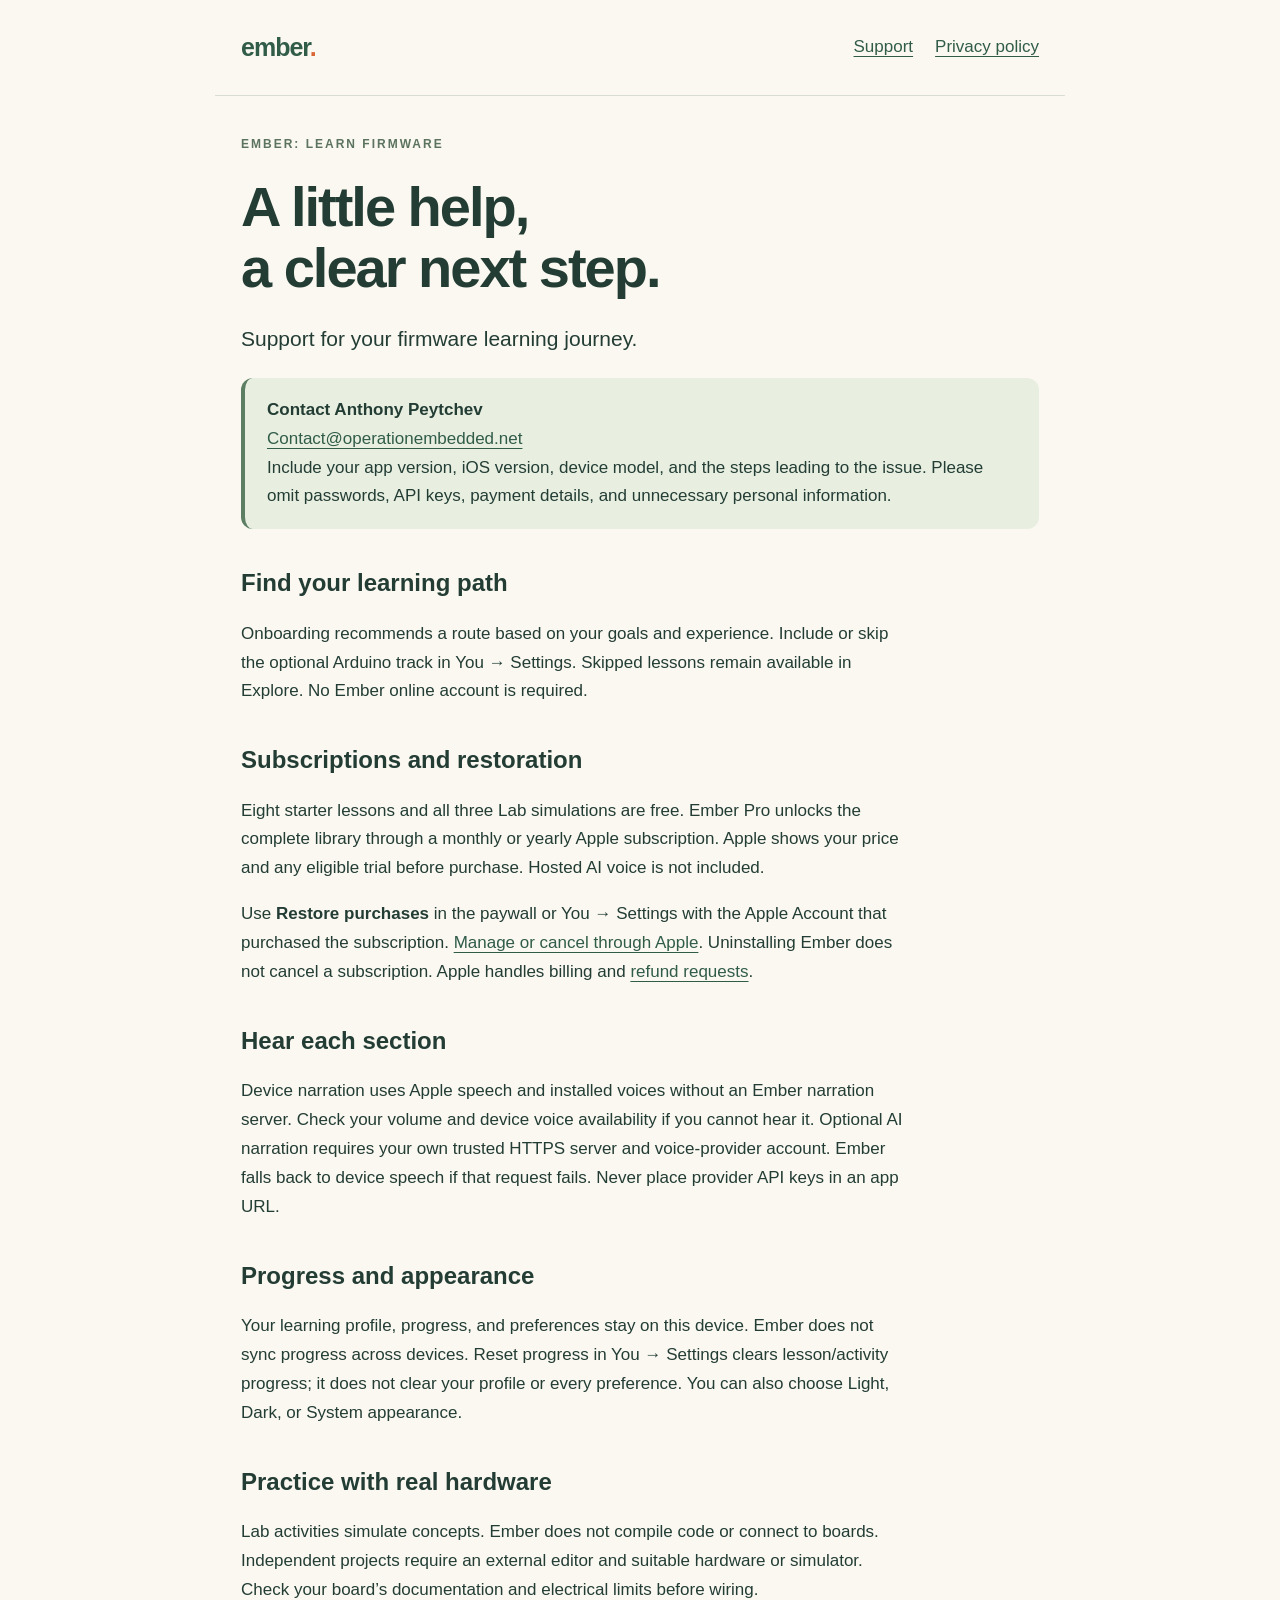
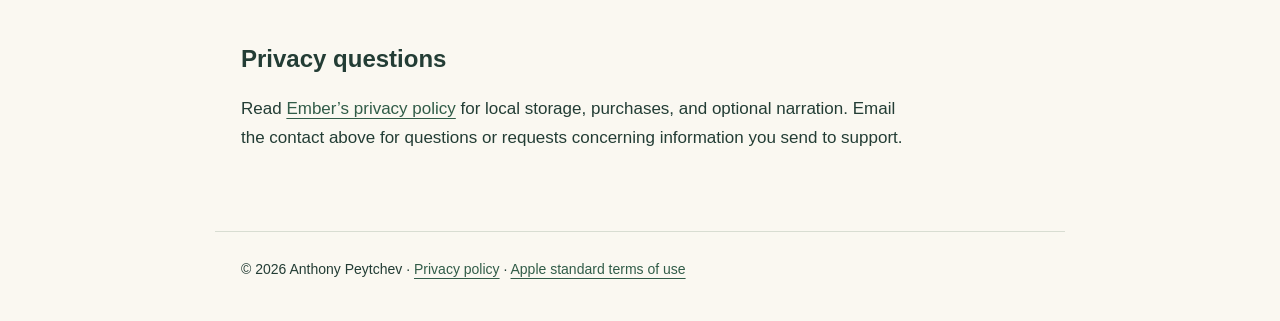
==== ember/index.html @ 52800687 "Publish Ember privacy policy and support pages" ====
<!doctype html><html lang="en"><head><meta charset="utf-8"><meta name="viewport" content="width=device-width,initial-scale=1"><title>Ember — Support</title><meta name="description" content="Help with Ember: Learn Firmware, subscriptions, narration, and local learning progress."><link rel="stylesheet" href="style.css"></head><body><header><a class="brand" href="./">ember<span>.</span></a><nav aria-label="Main"><a href="./" aria-current="page">Support</a><a href="privacy.html">Privacy policy</a></nav></header><main><p class="eyebrow">Ember: Learn Firmware</p><h1>A little help,<br>a clear next step.</h1><p class="intro">Support for your firmware learning journey.</p><div class="note"><strong>Contact Anthony Peytchev</strong><br><a href="mailto:Contact@operationembedded.net">Contact@operationembedded.net</a><br>Include your app version, iOS version, device model, and the steps leading to the issue. Please omit passwords, API keys, payment details, and unnecessary personal information.</div><h2>Find your learning path</h2><p>Onboarding recommends a route based on your goals and experience. Include or skip the optional Arduino track in You → Settings. Skipped lessons remain available in Explore. No Ember online account is required.</p><h2>Subscriptions and restoration</h2><p>Eight starter lessons and all three Lab simulations are free. Ember Pro unlocks the complete library through a monthly or yearly Apple subscription. Apple shows your price and any eligible trial before purchase. Hosted AI voice is not included.</p><p>Use <strong>Restore purchases</strong> in the paywall or You → Settings with the Apple Account that purchased the subscription. <a href="https://apps.apple.com/account/subscriptions">Manage or cancel through Apple</a>. Uninstalling Ember does not cancel a subscription. Apple handles billing and <a href="https://reportaproblem.apple.com/">refund requests</a>.</p><h2>Hear each section</h2><p>Device narration uses Apple speech and installed voices without an Ember narration server. Check your volume and device voice availability if you cannot hear it. Optional AI narration requires your own trusted HTTPS server and voice-provider account. Ember falls back to device speech if that request fails. Never place provider API keys in an app URL.</p><h2>Progress and appearance</h2><p>Your learning profile, progress, and preferences stay on this device. Ember does not sync progress across devices. Reset progress in You → Settings clears lesson/activity progress; it does not clear your profile or every preference. You can also choose Light, Dark, or System appearance.</p><h2>Practice with real hardware</h2><p>Lab activities simulate concepts. Ember does not compile code or connect to boards. Independent projects require an external editor and suitable hardware or simulator. Check your board’s documentation and electrical limits before wiring.</p><h2>Privacy questions</h2><p>Read <a href="privacy.html">Ember’s privacy policy</a> for local storage, purchases, and optional narration. Email the contact above for questions or requests concerning information you send to support.</p></main><footer>© 2026 Anthony Peytchev · <a href="privacy.html">Privacy policy</a> · <a href="https://www.apple.com/legal/internet-services/itunes/dev/stdeula/">Apple standard terms of use</a></footer></body></html>
---- ember/style.css ----
*{box-sizing:border-box}html{scroll-behavior:smooth}body{margin:0;background:#faf8f1;color:#233d35;font:17px/1.7 -apple-system,BlinkMacSystemFont,"Segoe UI",sans-serif}a{color:#315c48;text-underline-offset:4px}a:focus-visible{outline:3px solid #e67544;outline-offset:4px}header,main,footer{max-width:850px;margin:auto;padding:26px}header{display:flex;align-items:center;justify-content:space-between;border-bottom:1px solid #d8ddd2;gap:20px;flex-wrap:wrap}.brand{font-weight:850;font-size:25px;text-decoration:none;letter-spacing:-1px}.brand span{color:#d86635}nav{display:flex;gap:22px}h1{font-size:clamp(36px,7vw,56px);line-height:1.1;letter-spacing:-2px;margin:22px 0}h2{font-size:24px;line-height:1.35;margin-top:38px}p,li{max-width:70ch}.meta{color:#58695e;font-size:15px}.eyebrow{font-size:12px;letter-spacing:2px;font-weight:750;text-transform:uppercase;color:#5c735f}.intro{font-size:21px}.note{background:#e8efe1;padding:18px 22px;border-radius:12px;border-left:4px solid #5c7e63}footer{border-top:1px solid #d8ddd2;font-size:14px;margin-top:35px;padding-bottom:40px}li{margin:8px 0}@media(prefers-color-scheme:dark){body{background:#15221c;color:#e7eee4}a{color:#a9cbb3}header,footer{border-color:#36483b}.meta,.eyebrow{color:#b0c1b0}.note{background:#23392b}}
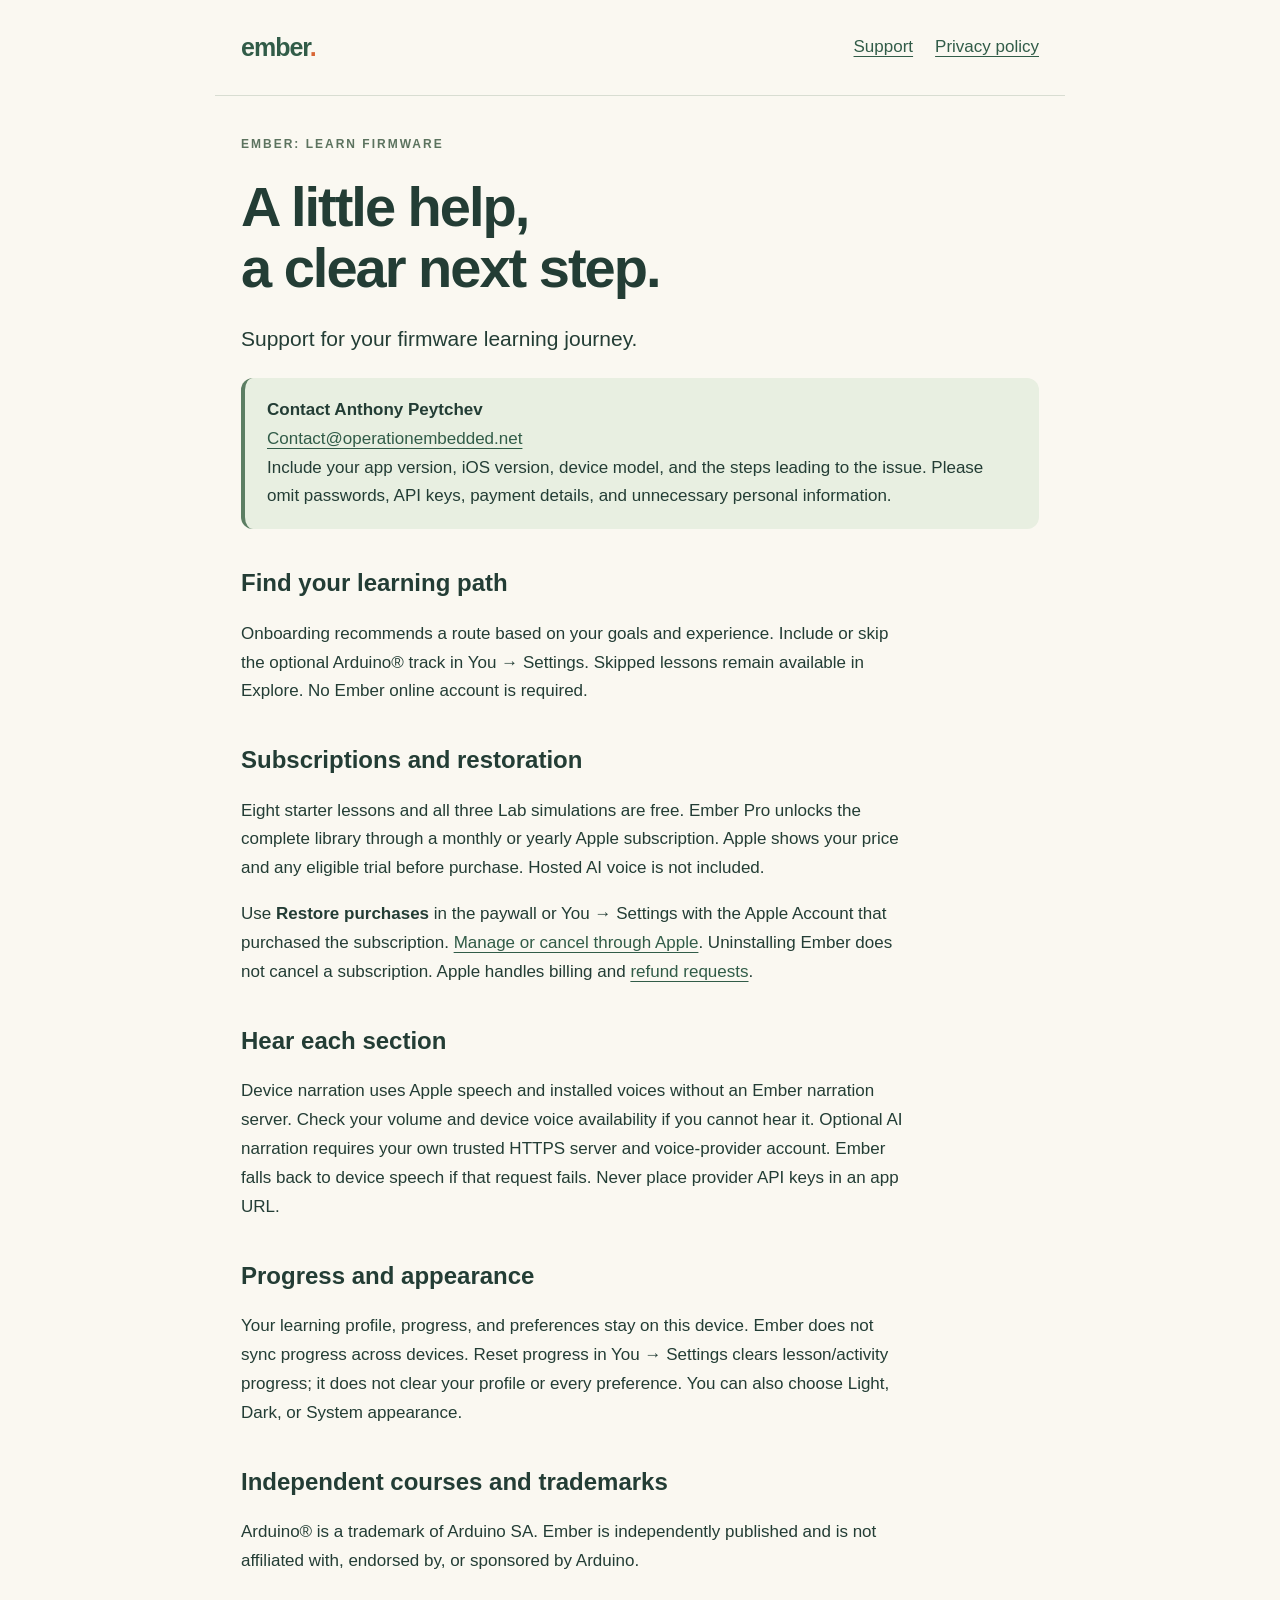
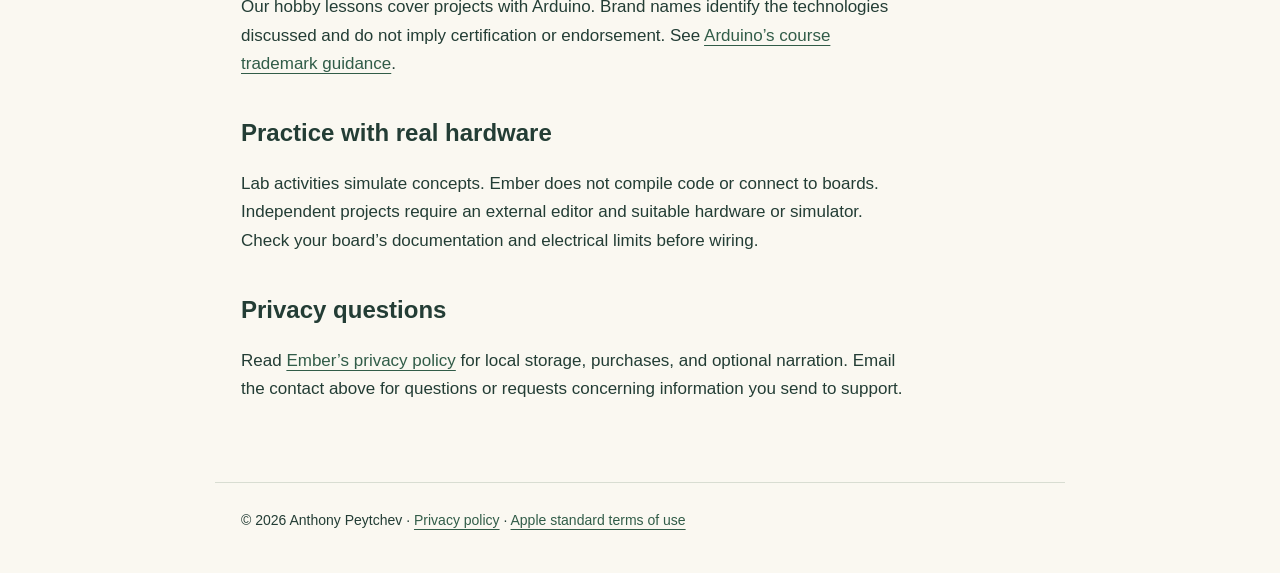
==== commit 788dc2e8: "Add Arduino acknowledgment and independent-course notices for Ember" ====
--- a/ember/index.html
+++ b/ember/index.html
@@ -1 +1 @@
-<!doctype html><html lang="en"><head><meta charset="utf-8"><meta name="viewport" content="width=device-width,initial-scale=1"><title>Ember — Support</title><meta name="description" content="Help with Ember: Learn Firmware, subscriptions, narration, and local learning progress."><link rel="stylesheet" href="style.css"></head><body><header><a class="brand" href="./">ember<span>.</span></a><nav aria-label="Main"><a href="./" aria-current="page">Support</a><a href="privacy.html">Privacy policy</a></nav></header><main><p class="eyebrow">Ember: Learn Firmware</p><h1>A little help,<br>a clear next step.</h1><p class="intro">Support for your firmware learning journey.</p><div class="note"><strong>Contact Anthony Peytchev</strong><br><a href="mailto:Contact@operationembedded.net">Contact@operationembedded.net</a><br>Include your app version, iOS version, device model, and the steps leading to the issue. Please omit passwords, API keys, payment details, and unnecessary personal information.</div><h2>Find your learning path</h2><p>Onboarding recommends a route based on your goals and experience. Include or skip the optional Arduino track in You → Settings. Skipped lessons remain available in Explore. No Ember online account is required.</p><h2>Subscriptions and restoration</h2><p>Eight starter lessons and all three Lab simulations are free. Ember Pro unlocks the complete library through a monthly or yearly Apple subscription. Apple shows your price and any eligible trial before purchase. Hosted AI voice is not included.</p><p>Use <strong>Restore purchases</strong> in the paywall or You → Settings with the Apple Account that purchased the subscription. <a href="https://apps.apple.com/account/subscriptions">Manage or cancel through Apple</a>. Uninstalling Ember does not cancel a subscription. Apple handles billing and <a href="https://reportaproblem.apple.com/">refund requests</a>.</p><h2>Hear each section</h2><p>Device narration uses Apple speech and installed voices without an Ember narration server. Check your volume and device voice availability if you cannot hear it. Optional AI narration requires your own trusted HTTPS server and voice-provider account. Ember falls back to device speech if that request fails. Never place provider API keys in an app URL.</p><h2>Progress and appearance</h2><p>Your learning profile, progress, and preferences stay on this device. Ember does not sync progress across devices. Reset progress in You → Settings clears lesson/activity progress; it does not clear your profile or every preference. You can also choose Light, Dark, or System appearance.</p><h2>Practice with real hardware</h2><p>Lab activities simulate concepts. Ember does not compile code or connect to boards. Independent projects require an external editor and suitable hardware or simulator. Check your board’s documentation and electrical limits before wiring.</p><h2>Privacy questions</h2><p>Read <a href="privacy.html">Ember’s privacy policy</a> for local storage, purchases, and optional narration. Email the contact above for questions or requests concerning information you send to support.</p></main><footer>© 2026 Anthony Peytchev · <a href="privacy.html">Privacy policy</a> · <a href="https://www.apple.com/legal/internet-services/itunes/dev/stdeula/">Apple standard terms of use</a></footer></body></html>+<!doctype html><html lang="en"><head><meta charset="utf-8"><meta name="viewport" content="width=device-width,initial-scale=1"><title>Ember — Support</title><meta name="description" content="Help with Ember: Learn Firmware, subscriptions, narration, and local learning progress."><link rel="stylesheet" href="style.css"></head><body><header><a class="brand" href="./">ember<span>.</span></a><nav aria-label="Main"><a href="./" aria-current="page">Support</a><a href="privacy.html">Privacy policy</a></nav></header><main><p class="eyebrow">Ember: Learn Firmware</p><h1>A little help,<br>a clear next step.</h1><p class="intro">Support for your firmware learning journey.</p><div class="note"><strong>Contact Anthony Peytchev</strong><br><a href="mailto:Contact@operationembedded.net">Contact@operationembedded.net</a><br>Include your app version, iOS version, device model, and the steps leading to the issue. Please omit passwords, API keys, payment details, and unnecessary personal information.</div><h2>Find your learning path</h2><p>Onboarding recommends a route based on your goals and experience. Include or skip the optional Arduino® track in You → Settings. Skipped lessons remain available in Explore. No Ember online account is required.</p><h2>Subscriptions and restoration</h2><p>Eight starter lessons and all three Lab simulations are free. Ember Pro unlocks the complete library through a monthly or yearly Apple subscription. Apple shows your price and any eligible trial before purchase. Hosted AI voice is not included.</p><p>Use <strong>Restore purchases</strong> in the paywall or You → Settings with the Apple Account that purchased the subscription. <a href="https://apps.apple.com/account/subscriptions">Manage or cancel through Apple</a>. Uninstalling Ember does not cancel a subscription. Apple handles billing and <a href="https://reportaproblem.apple.com/">refund requests</a>.</p><h2>Hear each section</h2><p>Device narration uses Apple speech and installed voices without an Ember narration server. Check your volume and device voice availability if you cannot hear it. Optional AI narration requires your own trusted HTTPS server and voice-provider account. Ember falls back to device speech if that request fails. Never place provider API keys in an app URL.</p><h2>Progress and appearance</h2><p>Your learning profile, progress, and preferences stay on this device. Ember does not sync progress across devices. Reset progress in You → Settings clears lesson/activity progress; it does not clear your profile or every preference. You can also choose Light, Dark, or System appearance.</p><h2>Independent courses and trademarks</h2><p>Arduino® is a trademark of Arduino SA. Ember is independently published and is not affiliated with, endorsed by, or sponsored by Arduino.</p><p>Our hobby lessons cover projects with Arduino. Brand names identify the technologies discussed and do not imply certification or endorsement. See <a href="https://www.arduino.cc/en/trademark/guides/trademark-guide-for-courses-workshops-and-tutorials/">Arduino’s course trademark guidance</a>.</p><h2>Practice with real hardware</h2><p>Lab activities simulate concepts. Ember does not compile code or connect to boards. Independent projects require an external editor and suitable hardware or simulator. Check your board’s documentation and electrical limits before wiring.</p><h2>Privacy questions</h2><p>Read <a href="privacy.html">Ember’s privacy policy</a> for local storage, purchases, and optional narration. Email the contact above for questions or requests concerning information you send to support.</p></main><footer>© 2026 Anthony Peytchev · <a href="privacy.html">Privacy policy</a> · <a href="https://www.apple.com/legal/internet-services/itunes/dev/stdeula/">Apple standard terms of use</a></footer></body></html>
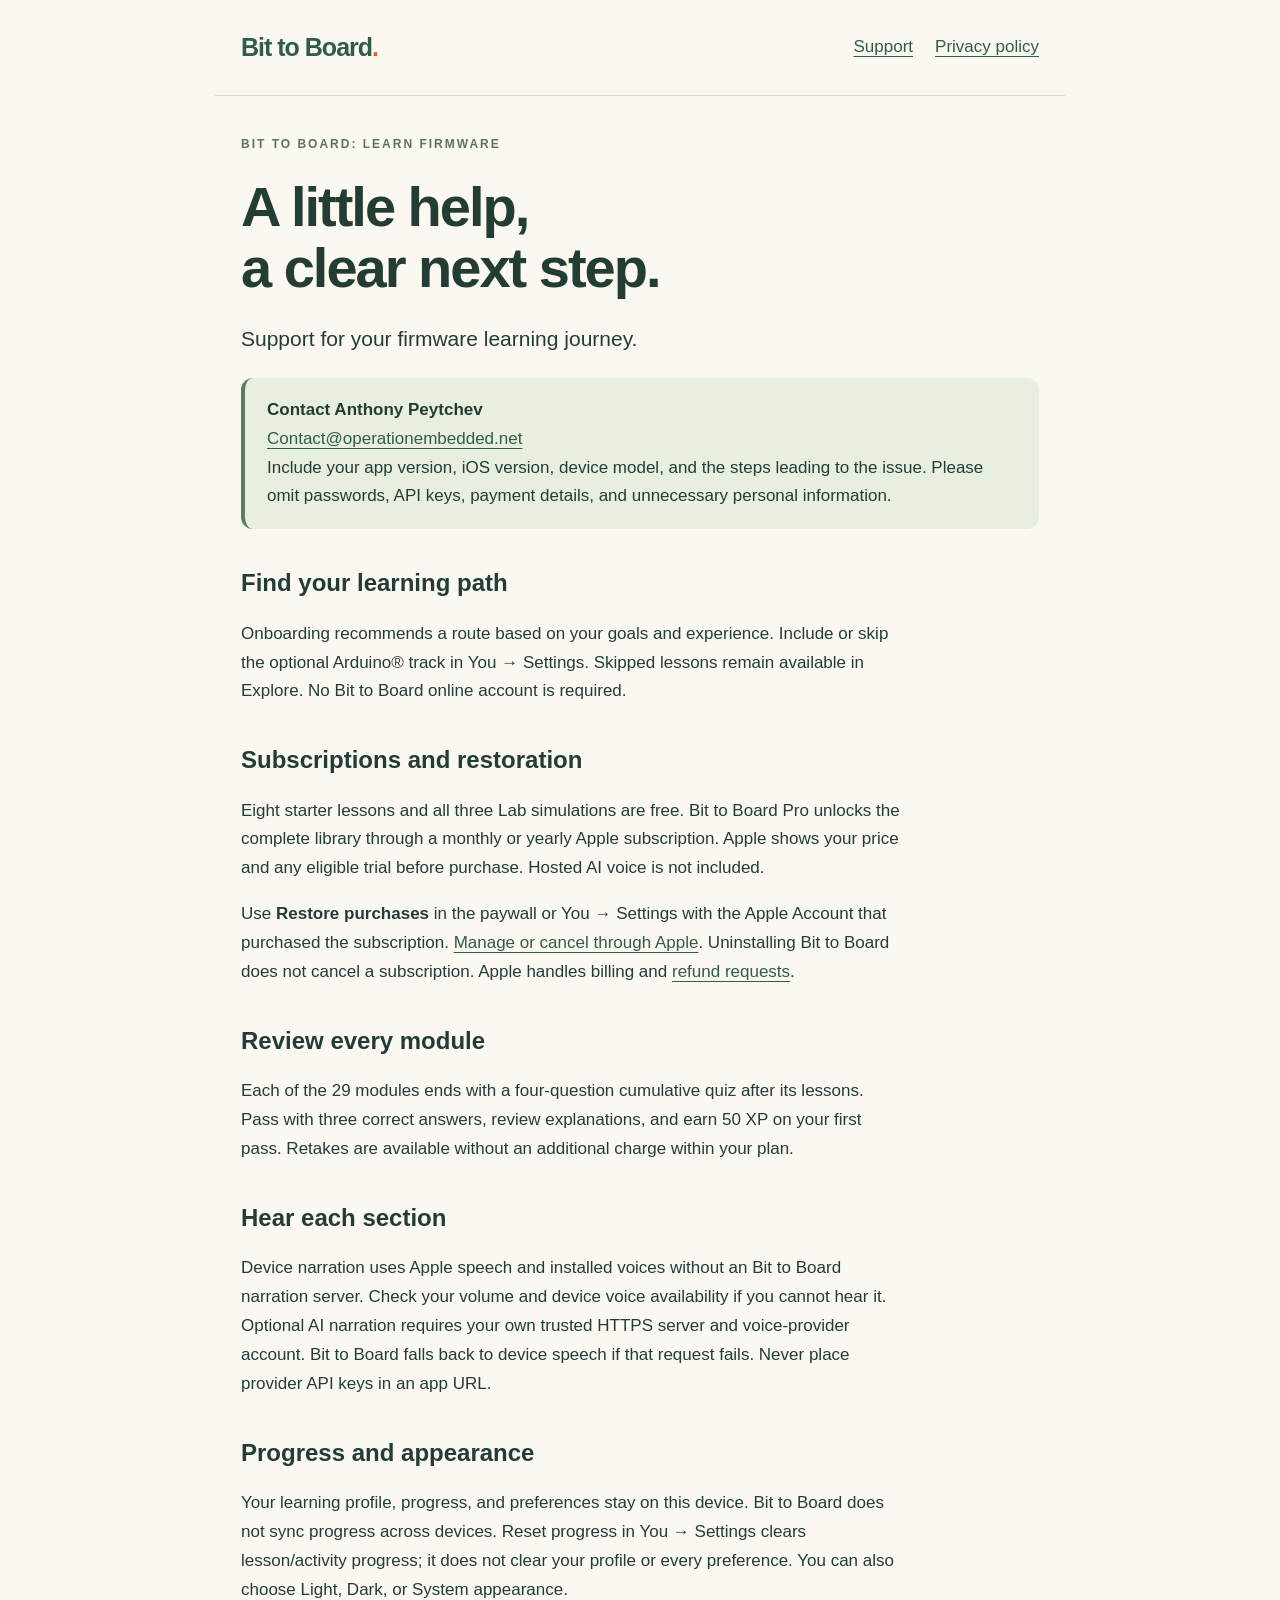
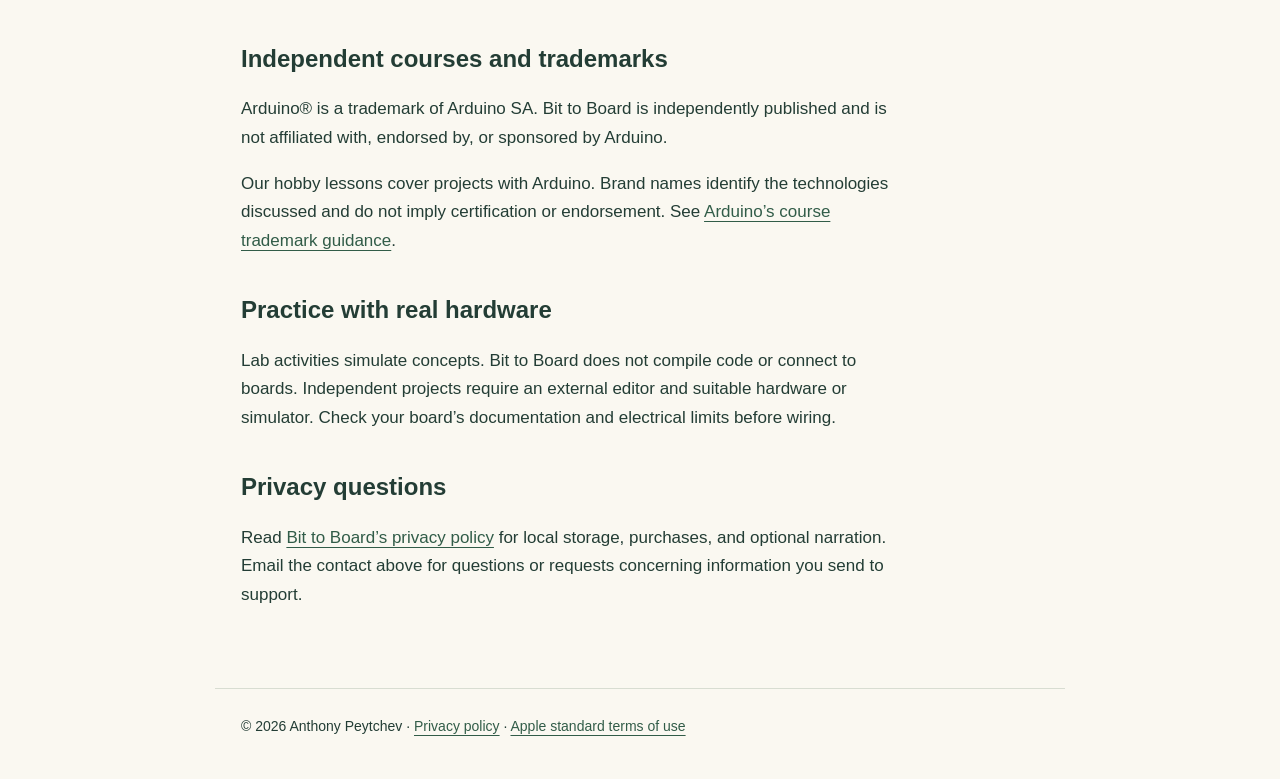
==== commit fd21355b: "Rename firmware learning app to Bit to Board and explain module quizzes" ====
--- a/ember/index.html
+++ b/ember/index.html
@@ -1 +1 @@
-<!doctype html><html lang="en"><head><meta charset="utf-8"><meta name="viewport" content="width=device-width,initial-scale=1"><title>Ember — Support</title><meta name="description" content="Help with Ember: Learn Firmware, subscriptions, narration, and local learning progress."><link rel="stylesheet" href="style.css"></head><body><header><a class="brand" href="./">ember<span>.</span></a><nav aria-label="Main"><a href="./" aria-current="page">Support</a><a href="privacy.html">Privacy policy</a></nav></header><main><p class="eyebrow">Ember: Learn Firmware</p><h1>A little help,<br>a clear next step.</h1><p class="intro">Support for your firmware learning journey.</p><div class="note"><strong>Contact Anthony Peytchev</strong><br><a href="mailto:Contact@operationembedded.net">Contact@operationembedded.net</a><br>Include your app version, iOS version, device model, and the steps leading to the issue. Please omit passwords, API keys, payment details, and unnecessary personal information.</div><h2>Find your learning path</h2><p>Onboarding recommends a route based on your goals and experience. Include or skip the optional Arduino® track in You → Settings. Skipped lessons remain available in Explore. No Ember online account is required.</p><h2>Subscriptions and restoration</h2><p>Eight starter lessons and all three Lab simulations are free. Ember Pro unlocks the complete library through a monthly or yearly Apple subscription. Apple shows your price and any eligible trial before purchase. Hosted AI voice is not included.</p><p>Use <strong>Restore purchases</strong> in the paywall or You → Settings with the Apple Account that purchased the subscription. <a href="https://apps.apple.com/account/subscriptions">Manage or cancel through Apple</a>. Uninstalling Ember does not cancel a subscription. Apple handles billing and <a href="https://reportaproblem.apple.com/">refund requests</a>.</p><h2>Hear each section</h2><p>Device narration uses Apple speech and installed voices without an Ember narration server. Check your volume and device voice availability if you cannot hear it. Optional AI narration requires your own trusted HTTPS server and voice-provider account. Ember falls back to device speech if that request fails. Never place provider API keys in an app URL.</p><h2>Progress and appearance</h2><p>Your learning profile, progress, and preferences stay on this device. Ember does not sync progress across devices. Reset progress in You → Settings clears lesson/activity progress; it does not clear your profile or every preference. You can also choose Light, Dark, or System appearance.</p><h2>Independent courses and trademarks</h2><p>Arduino® is a trademark of Arduino SA. Ember is independently published and is not affiliated with, endorsed by, or sponsored by Arduino.</p><p>Our hobby lessons cover projects with Arduino. Brand names identify the technologies discussed and do not imply certification or endorsement. See <a href="https://www.arduino.cc/en/trademark/guides/trademark-guide-for-courses-workshops-and-tutorials/">Arduino’s course trademark guidance</a>.</p><h2>Practice with real hardware</h2><p>Lab activities simulate concepts. Ember does not compile code or connect to boards. Independent projects require an external editor and suitable hardware or simulator. Check your board’s documentation and electrical limits before wiring.</p><h2>Privacy questions</h2><p>Read <a href="privacy.html">Ember’s privacy policy</a> for local storage, purchases, and optional narration. Email the contact above for questions or requests concerning information you send to support.</p></main><footer>© 2026 Anthony Peytchev · <a href="privacy.html">Privacy policy</a> · <a href="https://www.apple.com/legal/internet-services/itunes/dev/stdeula/">Apple standard terms of use</a></footer></body></html>+<!doctype html><html lang="en"><head><meta charset="utf-8"><meta name="viewport" content="width=device-width,initial-scale=1"><title>Bit to Board — Support</title><meta name="description" content="Help with Bit to Board: Learn Firmware, subscriptions, narration, and local learning progress."><link rel="stylesheet" href="style.css"></head><body><header><a class="brand" href="./">Bit to Board<span>.</span></a><nav aria-label="Main"><a href="./" aria-current="page">Support</a><a href="privacy.html">Privacy policy</a></nav></header><main><p class="eyebrow">Bit to Board: Learn Firmware</p><h1>A little help,<br>a clear next step.</h1><p class="intro">Support for your firmware learning journey.</p><div class="note"><strong>Contact Anthony Peytchev</strong><br><a href="mailto:Contact@operationembedded.net">Contact@operationembedded.net</a><br>Include your app version, iOS version, device model, and the steps leading to the issue. Please omit passwords, API keys, payment details, and unnecessary personal information.</div><h2>Find your learning path</h2><p>Onboarding recommends a route based on your goals and experience. Include or skip the optional Arduino® track in You → Settings. Skipped lessons remain available in Explore. No Bit to Board online account is required.</p><h2>Subscriptions and restoration</h2><p>Eight starter lessons and all three Lab simulations are free. Bit to Board Pro unlocks the complete library through a monthly or yearly Apple subscription. Apple shows your price and any eligible trial before purchase. Hosted AI voice is not included.</p><p>Use <strong>Restore purchases</strong> in the paywall or You → Settings with the Apple Account that purchased the subscription. <a href="https://apps.apple.com/account/subscriptions">Manage or cancel through Apple</a>. Uninstalling Bit to Board does not cancel a subscription. Apple handles billing and <a href="https://reportaproblem.apple.com/">refund requests</a>.</p><h2>Review every module</h2><p>Each of the 29 modules ends with a four-question cumulative quiz after its lessons. Pass with three correct answers, review explanations, and earn 50 XP on your first pass. Retakes are available without an additional charge within your plan.</p><h2>Hear each section</h2><p>Device narration uses Apple speech and installed voices without an Bit to Board narration server. Check your volume and device voice availability if you cannot hear it. Optional AI narration requires your own trusted HTTPS server and voice-provider account. Bit to Board falls back to device speech if that request fails. Never place provider API keys in an app URL.</p><h2>Progress and appearance</h2><p>Your learning profile, progress, and preferences stay on this device. Bit to Board does not sync progress across devices. Reset progress in You → Settings clears lesson/activity progress; it does not clear your profile or every preference. You can also choose Light, Dark, or System appearance.</p><h2>Independent courses and trademarks</h2><p>Arduino® is a trademark of Arduino SA. Bit to Board is independently published and is not affiliated with, endorsed by, or sponsored by Arduino.</p><p>Our hobby lessons cover projects with Arduino. Brand names identify the technologies discussed and do not imply certification or endorsement. See <a href="https://www.arduino.cc/en/trademark/guides/trademark-guide-for-courses-workshops-and-tutorials/">Arduino’s course trademark guidance</a>.</p><h2>Practice with real hardware</h2><p>Lab activities simulate concepts. Bit to Board does not compile code or connect to boards. Independent projects require an external editor and suitable hardware or simulator. Check your board’s documentation and electrical limits before wiring.</p><h2>Privacy questions</h2><p>Read <a href="privacy.html">Bit to Board’s privacy policy</a> for local storage, purchases, and optional narration. Email the contact above for questions or requests concerning information you send to support.</p></main><footer>© 2026 Anthony Peytchev · <a href="privacy.html">Privacy policy</a> · <a href="https://www.apple.com/legal/internet-services/itunes/dev/stdeula/">Apple standard terms of use</a></footer></body></html>
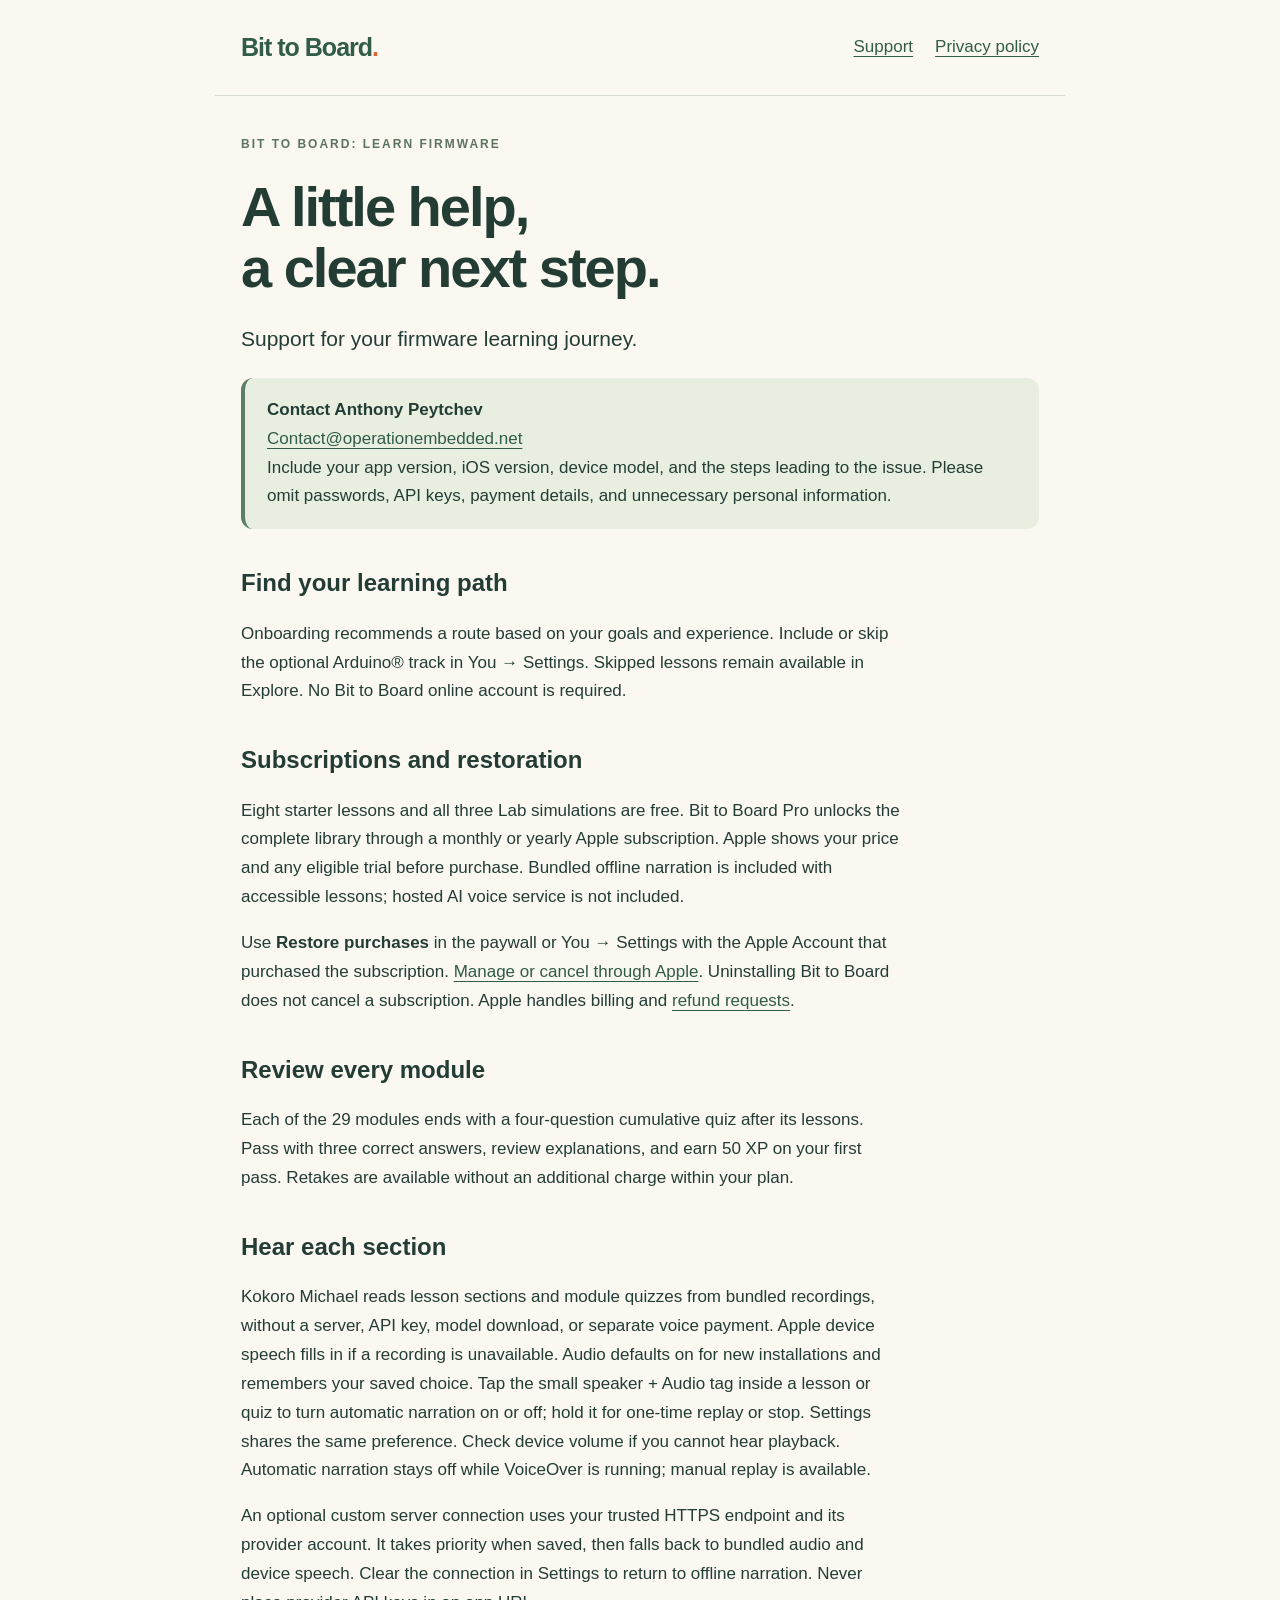
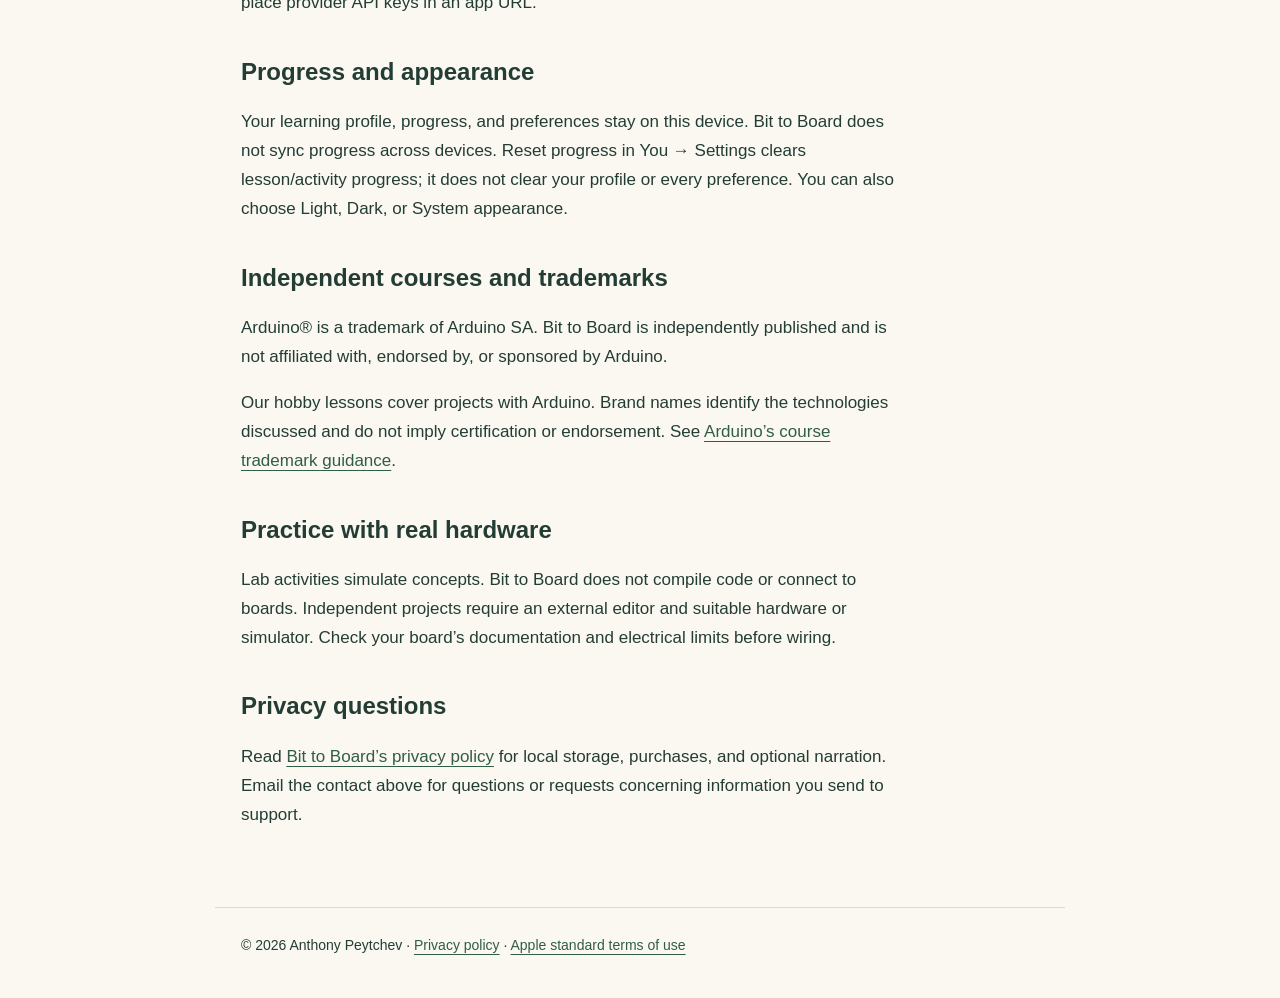
==== commit 74e837c4: "Update Bit to Board public index.html for offline Michael narration" ====
--- a/ember/index.html
+++ b/ember/index.html
@@ -1 +1 @@
-<!doctype html><html lang="en"><head><meta charset="utf-8"><meta name="viewport" content="width=device-width,initial-scale=1"><title>Bit to Board — Support</title><meta name="description" content="Help with Bit to Board: Learn Firmware, subscriptions, narration, and local learning progress."><link rel="stylesheet" href="style.css"></head><body><header><a class="brand" href="./">Bit to Board<span>.</span></a><nav aria-label="Main"><a href="./" aria-current="page">Support</a><a href="privacy.html">Privacy policy</a></nav></header><main><p class="eyebrow">Bit to Board: Learn Firmware</p><h1>A little help,<br>a clear next step.</h1><p class="intro">Support for your firmware learning journey.</p><div class="note"><strong>Contact Anthony Peytchev</strong><br><a href="mailto:Contact@operationembedded.net">Contact@operationembedded.net</a><br>Include your app version, iOS version, device model, and the steps leading to the issue. Please omit passwords, API keys, payment details, and unnecessary personal information.</div><h2>Find your learning path</h2><p>Onboarding recommends a route based on your goals and experience. Include or skip the optional Arduino® track in You → Settings. Skipped lessons remain available in Explore. No Bit to Board online account is required.</p><h2>Subscriptions and restoration</h2><p>Eight starter lessons and all three Lab simulations are free. Bit to Board Pro unlocks the complete library through a monthly or yearly Apple subscription. Apple shows your price and any eligible trial before purchase. Hosted AI voice is not included.</p><p>Use <strong>Restore purchases</strong> in the paywall or You → Settings with the Apple Account that purchased the subscription. <a href="https://apps.apple.com/account/subscriptions">Manage or cancel through Apple</a>. Uninstalling Bit to Board does not cancel a subscription. Apple handles billing and <a href="https://reportaproblem.apple.com/">refund requests</a>.</p><h2>Review every module</h2><p>Each of the 29 modules ends with a four-question cumulative quiz after its lessons. Pass with three correct answers, review explanations, and earn 50 XP on your first pass. Retakes are available without an additional charge within your plan.</p><h2>Hear each section</h2><p>Device narration uses Apple speech and installed voices without an Bit to Board narration server. Check your volume and device voice availability if you cannot hear it. Optional AI narration requires your own trusted HTTPS server and voice-provider account. Bit to Board falls back to device speech if that request fails. Never place provider API keys in an app URL.</p><h2>Progress and appearance</h2><p>Your learning profile, progress, and preferences stay on this device. Bit to Board does not sync progress across devices. Reset progress in You → Settings clears lesson/activity progress; it does not clear your profile or every preference. You can also choose Light, Dark, or System appearance.</p><h2>Independent courses and trademarks</h2><p>Arduino® is a trademark of Arduino SA. Bit to Board is independently published and is not affiliated with, endorsed by, or sponsored by Arduino.</p><p>Our hobby lessons cover projects with Arduino. Brand names identify the technologies discussed and do not imply certification or endorsement. See <a href="https://www.arduino.cc/en/trademark/guides/trademark-guide-for-courses-workshops-and-tutorials/">Arduino’s course trademark guidance</a>.</p><h2>Practice with real hardware</h2><p>Lab activities simulate concepts. Bit to Board does not compile code or connect to boards. Independent projects require an external editor and suitable hardware or simulator. Check your board’s documentation and electrical limits before wiring.</p><h2>Privacy questions</h2><p>Read <a href="privacy.html">Bit to Board’s privacy policy</a> for local storage, purchases, and optional narration. Email the contact above for questions or requests concerning information you send to support.</p></main><footer>© 2026 Anthony Peytchev · <a href="privacy.html">Privacy policy</a> · <a href="https://www.apple.com/legal/internet-services/itunes/dev/stdeula/">Apple standard terms of use</a></footer></body></html>+<!doctype html><html lang="en"><head><meta charset="utf-8"><meta name="viewport" content="width=device-width,initial-scale=1"><title>Bit to Board — Support</title><meta name="description" content="Help with Bit to Board: Learn Firmware, subscriptions, narration, and local learning progress."><link rel="stylesheet" href="style.css"></head><body><header><a class="brand" href="./">Bit to Board<span>.</span></a><nav aria-label="Main"><a href="./" aria-current="page">Support</a><a href="privacy.html">Privacy policy</a></nav></header><main><p class="eyebrow">Bit to Board: Learn Firmware</p><h1>A little help,<br>a clear next step.</h1><p class="intro">Support for your firmware learning journey.</p><div class="note"><strong>Contact Anthony Peytchev</strong><br><a href="mailto:Contact@operationembedded.net">Contact@operationembedded.net</a><br>Include your app version, iOS version, device model, and the steps leading to the issue. Please omit passwords, API keys, payment details, and unnecessary personal information.</div><h2>Find your learning path</h2><p>Onboarding recommends a route based on your goals and experience. Include or skip the optional Arduino® track in You → Settings. Skipped lessons remain available in Explore. No Bit to Board online account is required.</p><h2>Subscriptions and restoration</h2><p>Eight starter lessons and all three Lab simulations are free. Bit to Board Pro unlocks the complete library through a monthly or yearly Apple subscription. Apple shows your price and any eligible trial before purchase. Bundled offline narration is included with accessible lessons; hosted AI voice service is not included.</p><p>Use <strong>Restore purchases</strong> in the paywall or You → Settings with the Apple Account that purchased the subscription. <a href="https://apps.apple.com/account/subscriptions">Manage or cancel through Apple</a>. Uninstalling Bit to Board does not cancel a subscription. Apple handles billing and <a href="https://reportaproblem.apple.com/">refund requests</a>.</p><h2>Review every module</h2><p>Each of the 29 modules ends with a four-question cumulative quiz after its lessons. Pass with three correct answers, review explanations, and earn 50 XP on your first pass. Retakes are available without an additional charge within your plan.</p><h2>Hear each section</h2><p>Kokoro Michael reads lesson sections and module quizzes from bundled recordings, without a server, API key, model download, or separate voice payment. Apple device speech fills in if a recording is unavailable. Audio defaults on for new installations and remembers your saved choice. Tap the small speaker + Audio tag inside a lesson or quiz to turn automatic narration on or off; hold it for one-time replay or stop. Settings shares the same preference. Check device volume if you cannot hear playback. Automatic narration stays off while VoiceOver is running; manual replay is available.</p><p>An optional custom server connection uses your trusted HTTPS endpoint and its provider account. It takes priority when saved, then falls back to bundled audio and device speech. Clear the connection in Settings to return to offline narration. Never place provider API keys in an app URL.</p><h2>Progress and appearance</h2><p>Your learning profile, progress, and preferences stay on this device. Bit to Board does not sync progress across devices. Reset progress in You → Settings clears lesson/activity progress; it does not clear your profile or every preference. You can also choose Light, Dark, or System appearance.</p><h2>Independent courses and trademarks</h2><p>Arduino® is a trademark of Arduino SA. Bit to Board is independently published and is not affiliated with, endorsed by, or sponsored by Arduino.</p><p>Our hobby lessons cover projects with Arduino. Brand names identify the technologies discussed and do not imply certification or endorsement. See <a href="https://www.arduino.cc/en/trademark/guides/trademark-guide-for-courses-workshops-and-tutorials/">Arduino’s course trademark guidance</a>.</p><h2>Practice with real hardware</h2><p>Lab activities simulate concepts. Bit to Board does not compile code or connect to boards. Independent projects require an external editor and suitable hardware or simulator. Check your board’s documentation and electrical limits before wiring.</p><h2>Privacy questions</h2><p>Read <a href="privacy.html">Bit to Board’s privacy policy</a> for local storage, purchases, and optional narration. Email the contact above for questions or requests concerning information you send to support.</p></main><footer>© 2026 Anthony Peytchev · <a href="privacy.html">Privacy policy</a> · <a href="https://www.apple.com/legal/internet-services/itunes/dev/stdeula/">Apple standard terms of use</a></footer></body></html>
